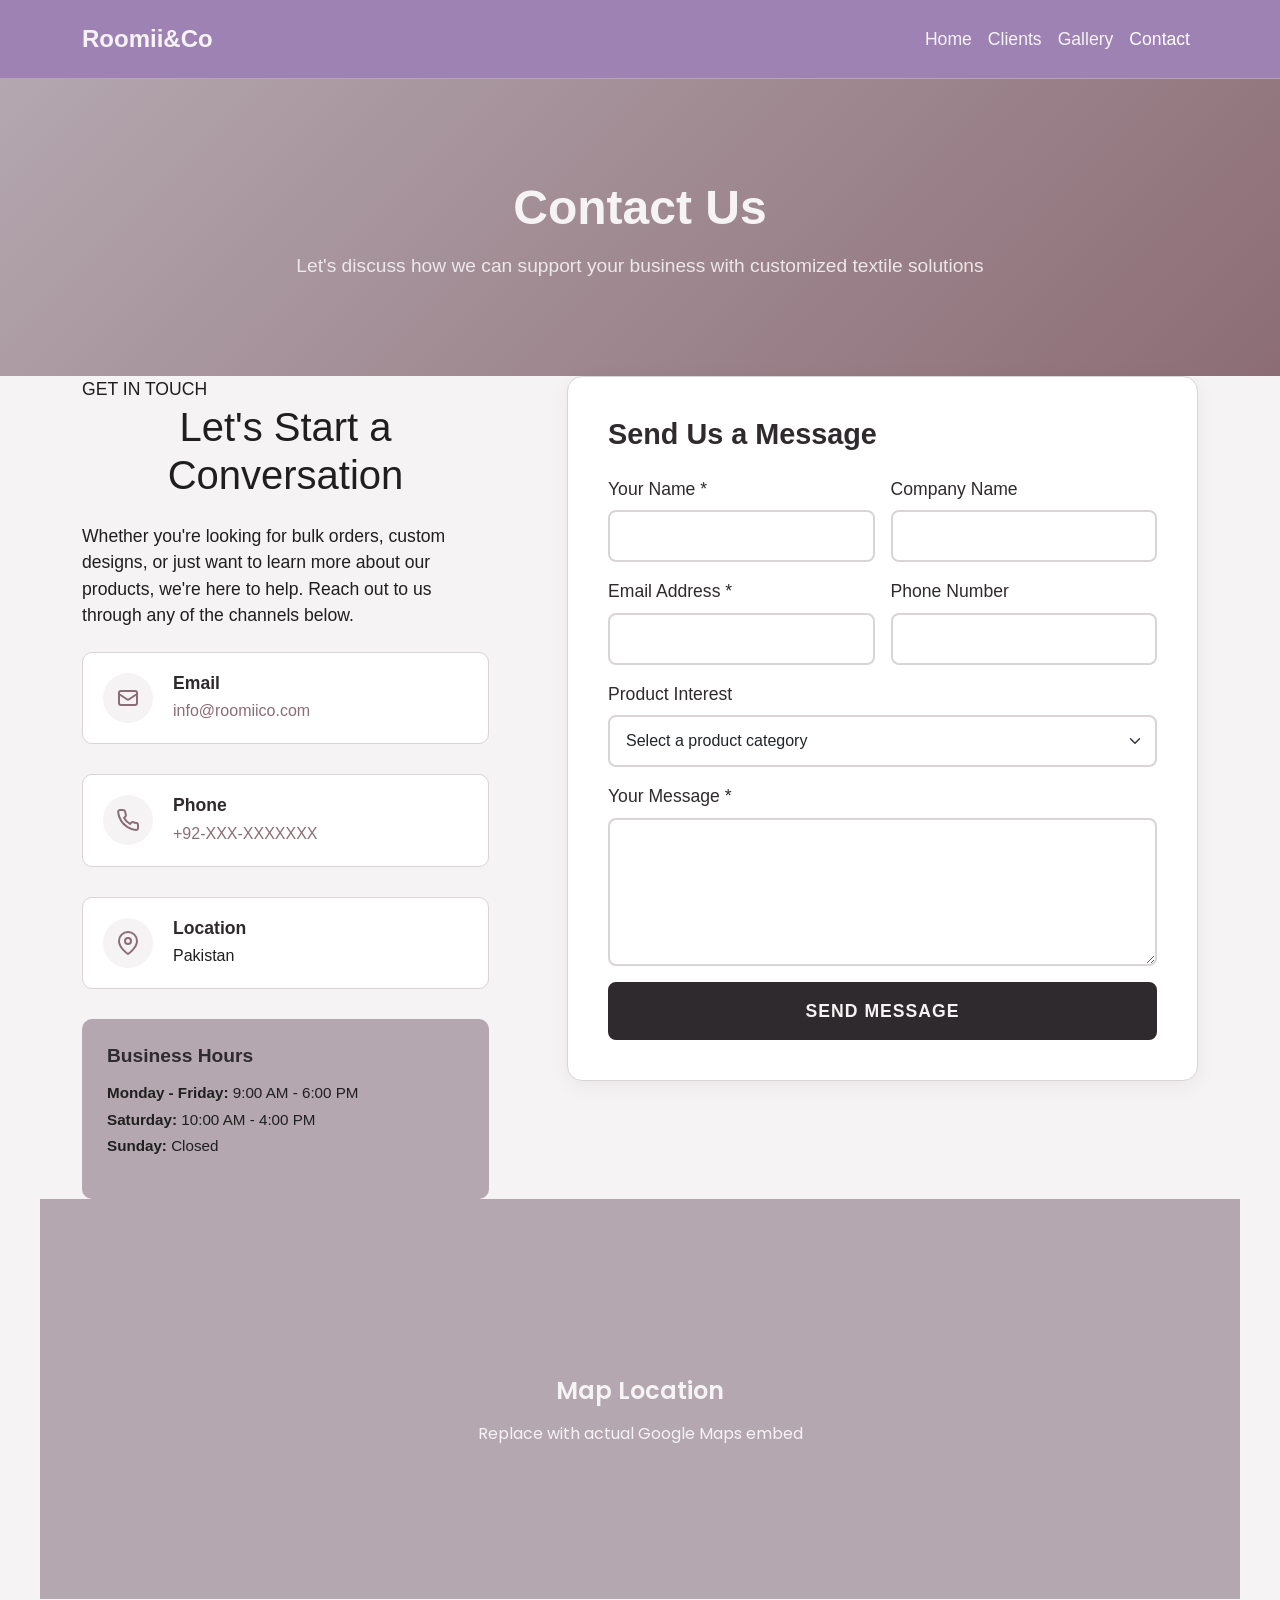
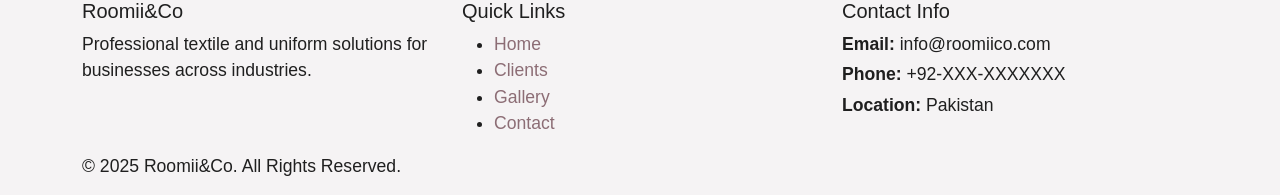
==== contact.html @ 4d5bc8ce "Updated website design with new colors and styling" ====
<!DOCTYPE html>
<html lang="en">
<head>
  <meta charset="UTF-8" />
  <title>Contact Us | Roomii & Co</title>
  <meta name="viewport" content="width=device-width, initial-scale=1" />

  <!-- Bootstrap -->
  <link href="https://cdn.jsdelivr.net/npm/bootstrap@5.3.3/dist/css/bootstrap.min.css" rel="stylesheet">

  <!-- Google Fonts -->
  <link rel="preconnect" href="https://fonts.googleapis.com">
  <link rel="preconnect" href="https://fonts.gstatic.com" crossorigin>
  <link href="https://fonts.googleapis.com/css2?family=Poppins:wght@300;400;500;600;700&display=swap" rel="stylesheet">

  <!-- Custom CSS - FIXED PATH -->
  <link rel="stylesheet" href="css/style.css">
  
  <style>
    .page-header {
      background: linear-gradient(135deg, #B4A7AF 0%, #8C6D75 100%);
      padding: 100px 0 80px;
      margin-bottom: 0;
    }

    .page-header-title {
      font-size: 3rem;
      font-weight: 700;
      color: #F5F3F4;
      margin-bottom: 15px;
    }

    .page-header-subtitle {
      font-size: 1.2rem;
      color: #F5F3F4;
      opacity: 0.9;
    }

    .contact-info-wrapper {
      padding-right: 30px;
    }

    .contact-info-item {
      display: flex;
      gap: 20px;
      margin-bottom: 30px;
      padding: 20px;
      background: #fff;
      border: 1px solid #D8D4D7;
      border-radius: 10px;
      transition: all 0.3s ease;
    }

    .contact-info-item:hover {
      transform: translateX(5px);
      border-color: #8C6D75;
      box-shadow: 0 5px 20px rgba(0, 0, 0, 0.1);
    }

    .contact-icon {
      flex-shrink: 0;
      width: 50px;
      height: 50px;
      background: #F5F3F4;
      border-radius: 50%;
      display: flex;
      align-items: center;
      justify-content: center;
    }

    .contact-info-item h5 {
      font-size: 1.1rem;
      font-weight: 600;
      color: #2F2A2D;
      margin-bottom: 5px;
    }

    .contact-info-item p {
      font-size: 1rem;
      color: #1F1F1F;
      margin: 0;
    }

    .contact-info-item a {
      color: #8C6D75;
      text-decoration: none;
    }

    .contact-info-item a:hover {
      color: #2F2A2D;
    }

    .contact-hours {
      background: #B4A7AF;
      padding: 25px;
      border-radius: 10px;
      margin-top: 20px;
    }

    .contact-hours h5 {
      font-size: 1.2rem;
      font-weight: 600;
      color: #2F2A2D;
      margin-bottom: 15px;
    }

    .contact-hours p {
      font-size: 0.95rem;
      color: #1F1F1F;
    }

    .contact-form-wrapper {
      background: #fff;
      border: 1px solid #D8D4D7;
      border-radius: 15px;
      padding: 40px;
      box-shadow: 0 5px 20px rgba(0, 0, 0, 0.05);
    }

    .contact-form-wrapper h3 {
      font-size: 1.8rem;
      font-weight: 600;
      color: #2F2A2D;
    }

    .form-label {
      font-weight: 500;
      color: #2F2A2D;
      margin-bottom: 8px;
    }

    .form-control-custom {
      border: 2px solid #D8D4D7;
      border-radius: 8px;
      padding: 12px 16px;
      font-size: 1rem;
      transition: all 0.3s ease;
    }

    .form-control-custom:focus {
      border-color: #8C6D75;
      box-shadow: 0 0 0 0.2rem rgba(140, 109, 117, 0.15);
    }

    .btn-contact {
      background: #2F2A2D;
      color: #F5F3F4;
      padding: 14px 40px;
      font-size: 1.1rem;
      font-weight: 600;
      border: 2px solid #2F2A2D;
      border-radius: 8px;
      transition: all 0.3s ease;
      text-transform: uppercase;
      letter-spacing: 1px;
    }

    .btn-contact:hover {
      background: #8C6D75;
      border-color: #8C6D75;
      color: #F5F3F4;
      transform: translateY(-2px);
      box-shadow: 0 5px 15px rgba(0, 0, 0, 0.2);
    }

    .map-section {
      margin-top: 0;
    }

    .map-placeholder {
      width: 100%;
    }

    @media (max-width: 991px) {
      .contact-info-wrapper {
        padding-right: 0;
        margin-bottom: 40px;
      }
    }

    @media (max-width: 767px) {
      .page-header-title {
        font-size: 2rem;
      }
      
      .page-header-subtitle {
        font-size: 1rem;
      }
      
      .contact-form-wrapper {
        padding: 30px 20px;
      }
      
      .contact-hours {
        padding: 20px;
      }
    }
  </style>
</head>

<body>

<!-- NAVBAR -->
<nav class="navbar navbar-expand-lg navbar-dark sticky-top">
  <div class="container">
    <a class="navbar-brand" href="index.html">
      <span class="brand-name">Roomii&Co</span>
    </a>
    <button class="navbar-toggler" type="button" data-bs-toggle="collapse" data-bs-target="#navbarNav" aria-controls="navbarNav" aria-expanded="false" aria-label="Toggle navigation">
      <span class="navbar-toggler-icon"></span>
    </button>
    <div class="collapse navbar-collapse" id="navbarNav">
      <ul class="navbar-nav ms-auto">
        <li class="nav-item">
          <a class="nav-link" href="index.html">Home</a>
        </li>
        <li class="nav-item">
          <a class="nav-link" href="clients.html">Clients</a>
        </li>
        <li class="nav-item">
          <a class="nav-link" href="gallery.html">Gallery</a>
        </li>
        <li class="nav-item">
          <a class="nav-link active" href="contact.html">Contact</a>
        </li>
      </ul>
    </div>
  </div>
</nav>

<!-- PAGE HEADER -->
<section class="page-header">
  <div class="container text-center">
    <h1 class="page-header-title">Contact Us</h1>
    <p class="page-header-subtitle">Let's discuss how we can support your business with customized textile solutions</p>
  </div>
</section>

<!-- CONTACT SECTION -->
<section class="contact-section">
  <div class="container">
    <div class="row g-5">
      
      <!-- Contact Information -->
      <div class="col-lg-5">
        <div class="contact-info-wrapper">
          <span class="section-tag">GET IN TOUCH</span>
          <h2 class="section-title mb-4">Let's Start a Conversation</h2>
          <p class="section-text mb-4">
            Whether you're looking for bulk orders, custom designs, or just want to learn more about our products, 
            we're here to help. Reach out to us through any of the channels below.
          </p>
          
          <div class="contact-info-item">
            <div class="contact-icon">
              <svg width="24" height="24" viewBox="0 0 24 24" fill="none" stroke="#8C6D75" stroke-width="2">
                <path d="M3 8l7.89 5.26a2 2 0 002.22 0L21 8M5 19h14a2 2 0 002-2V7a2 2 0 00-2-2H5a2 2 0 00-2 2v10a2 2 0 002 2z"/>
              </svg>
            </div>
            <div>
              <h5>Email</h5>
              <p><a href="mailto:info@roomiico.com">info@roomiico.com</a></p>
            </div>
          </div>

          <div class="contact-info-item">
            <div class="contact-icon">
              <svg width="24" height="24" viewBox="0 0 24 24" fill="none" stroke="#8C6D75" stroke-width="2">
                <path d="M22 16.92v3a2 2 0 01-2.18 2 19.79 19.79 0 01-8.63-3.07 19.5 19.5 0 01-6-6 19.79 19.79 0 01-3.07-8.67A2 2 0 014.11 2h3a2 2 0 012 1.72 12.84 12.84 0 00.7 2.81 2 2 0 01-.45 2.11L8.09 9.91a16 16 0 006 6l1.27-1.27a2 2 0 012.11-.45 12.84 12.84 0 002.81.7A2 2 0 0122 16.92z"/>
              </svg>
            </div>
            <div>
              <h5>Phone</h5>
              <p><a href="tel:+92-XXX-XXXXXXX">+92-XXX-XXXXXXX</a></p>
            </div>
          </div>

          <div class="contact-info-item">
            <div class="contact-icon">
              <svg width="24" height="24" viewBox="0 0 24 24" fill="none" stroke="#8C6D75" stroke-width="2">
                <path d="M21 10c0 7-9 13-9 13s-9-6-9-13a9 9 0 0118 0z"/>
                <circle cx="12" cy="10" r="3"/>
              </svg>
            </div>
            <div>
              <h5>Location</h5>
              <p>Pakistan</p>
            </div>
          </div>

          <div class="contact-hours">
            <h5>Business Hours</h5>
            <p class="mb-1"><strong>Monday - Friday:</strong> 9:00 AM - 6:00 PM</p>
            <p class="mb-1"><strong>Saturday:</strong> 10:00 AM - 4:00 PM</p>
            <p><strong>Sunday:</strong> Closed</p>
          </div>

        </div>
      </div>

      <!-- Contact Form -->
      <div class="col-lg-7">
        <div class="contact-form-wrapper">
          <h3 class="mb-4">Send Us a Message</h3>
          <form class="contact-form">
            <div class="row g-3">
              <div class="col-md-6">
                <label for="name" class="form-label">Your Name *</label>
                <input type="text" class="form-control form-control-custom" id="name" required>
              </div>
              <div class="col-md-6">
                <label for="company" class="form-label">Company Name</label>
                <input type="text" class="form-control form-control-custom" id="company">
              </div>
              <div class="col-md-6">
                <label for="email" class="form-label">Email Address *</label>
                <input type="email" class="form-control form-control-custom" id="email" required>
              </div>
              <div class="col-md-6">
                <label for="phone" class="form-label">Phone Number</label>
                <input type="tel" class="form-control form-control-custom" id="phone">
              </div>
              <div class="col-12">
                <label for="product" class="form-label">Product Interest</label>
                <select class="form-select form-control-custom" id="product">
                  <option selected>Select a product category</option>
                  <option value="uniforms">Customized Uniforms</option>
                  <option value="bedding">Beddings</option>
                  <option value="towels">Towels</option>
                  <option value="blankets">Blankets</option>
                  <option value="sweatshirts">Sweatshirts & Hoodies</option>
                  <option value="denim">Denim Apparel</option>
                  <option value="other">Other</option>
                </select>
              </div>
              <div class="col-12">
                <label for="message" class="form-label">Your Message *</label>
                <textarea class="form-control form-control-custom" id="message" rows="5" required></textarea>
              </div>
              <div class="col-12">
                <button type="submit" class="btn btn-contact w-100">Send Message</button>
              </div>
            </div>
          </form>
        </div>
      </div>

    </div>
  </div>
</section>

<!-- MAP SECTION (Placeholder) -->
<section class="map-section">
  <div class="map-placeholder">
    <svg width="100%" height="400" viewBox="0 0 1200 400">
      <rect width="1200" height="400" fill="#B4A7AF"/>
      <text x="50%" y="50%" text-anchor="middle" fill="#F5F3F4" font-size="24" font-family="Poppins" font-weight="600">Map Location</text>
      <text x="50%" y="60%" text-anchor="middle" fill="#F5F3F4" font-size="16" font-family="Poppins">Replace with actual Google Maps embed</text>
    </svg>
  </div>
</section>

<!-- FOOTER -->
<footer class="footer">
  <div class="container">
    <div class="row">
      <div class="col-md-4 mb-4 mb-md-0">
        <h5 class="footer-title">Roomii&Co</h5>
        <p class="footer-text">Professional textile and uniform solutions for businesses across industries.</p>
      </div>
      <div class="col-md-4 mb-4 mb-md-0">
        <h5 class="footer-title">Quick Links</h5>
        <ul class="footer-links">
          <li><a href="index.html">Home</a></li>
          <li><a href="clients.html">Clients</a></li>
          <li><a href="gallery.html">Gallery</a></li>
          <li><a href="contact.html">Contact</a></li>
        </ul>
      </div>
      <div class="col-md-4">
        <h5 class="footer-title">Contact Info</h5>
        <p class="footer-text mb-1"><strong>Email:</strong> info@roomiico.com</p>
        <p class="footer-text mb-1"><strong>Phone:</strong> +92-XXX-XXXXXXX</p>
        <p class="footer-text"><strong>Location:</strong> Pakistan</p>
      </div>
    </div>
    <div class="footer-bottom">
      <p>&copy; 2025 Roomii&Co. All Rights Reserved.</p>
    </div>
  </div>
</footer>

<script src="https://cdn.jsdelivr.net/npm/bootstrap@5.3.3/dist/js/bootstrap.bundle.min.js"></script>

<script>
// Form submission handler
document.querySelector('.contact-form').addEventListener('submit', function(e) {
  e.preventDefault();
  
  // Get form values
  const name = document.getElementById('name').value;
  const email = document.getElementById('email').value;
  const message = document.getElementById('message').value;
  
  // Simple validation
  if (name && email && message) {
    alert('Thank you for your message! We will get back to you soon.');
    this.reset();
  }
});
</script>

</body>
</html>
---- css/style.css ----
body {
  font-family: "Inter", sans-serif;
  color: #1F1F1F;
  background: #F5F3F4;
  font-size: 1.1rem;
}

a {
  text-decoration: none;
  color: #8C6D75;
}

.navbar {
  border-bottom: 1px solid #B4A7AF;
  background: #9f82b4;
  color: #F5F3F4;
  padding: 1rem 0;
}

.navbar-brand {
  font-size: 1.5rem;
  font-weight: bold;
}

.navbar a {
  color: #F5F3F4;
}

.nav-link {
  font-size: 1.1rem;
}

.hero-slide {
  height: 90vh;
  display: flex;
  flex-direction: column;
  justify-content: center;
  align-items: center;
  background: #B4A7AF;
  text-align: center;
  padding: 40px 40px 40px 200px;
}

.hero-slide h1 {
  font-size: 3rem;
  font-weight: 600;
  color: #1F1F1F;
}

.hero-slide p {
  font-size: 1.2rem;
  color: #1F1F1F;
  max-width: 600px;
}

.section {
  padding: 80px 0;
}

.section-title {
  font-size: 2.5rem;
  text-align: center;
  margin-bottom: 40px;
}

/* Mobile responsiveness */
@media (max-width: 768px) {
  .hero-slide {
    padding: 40px 20px 40px 100px;
  }
  .hero-slide h1 {
    font-size: 2rem;
  }
  .hero-slide p {
    font-size: 1rem;
  }
  .section-title {
    font-size: 2rem;
  }
  .navbar-brand {
    font-size: 1.25rem;
  }
  .nav-link {
    font-size: 1rem;
  }
}
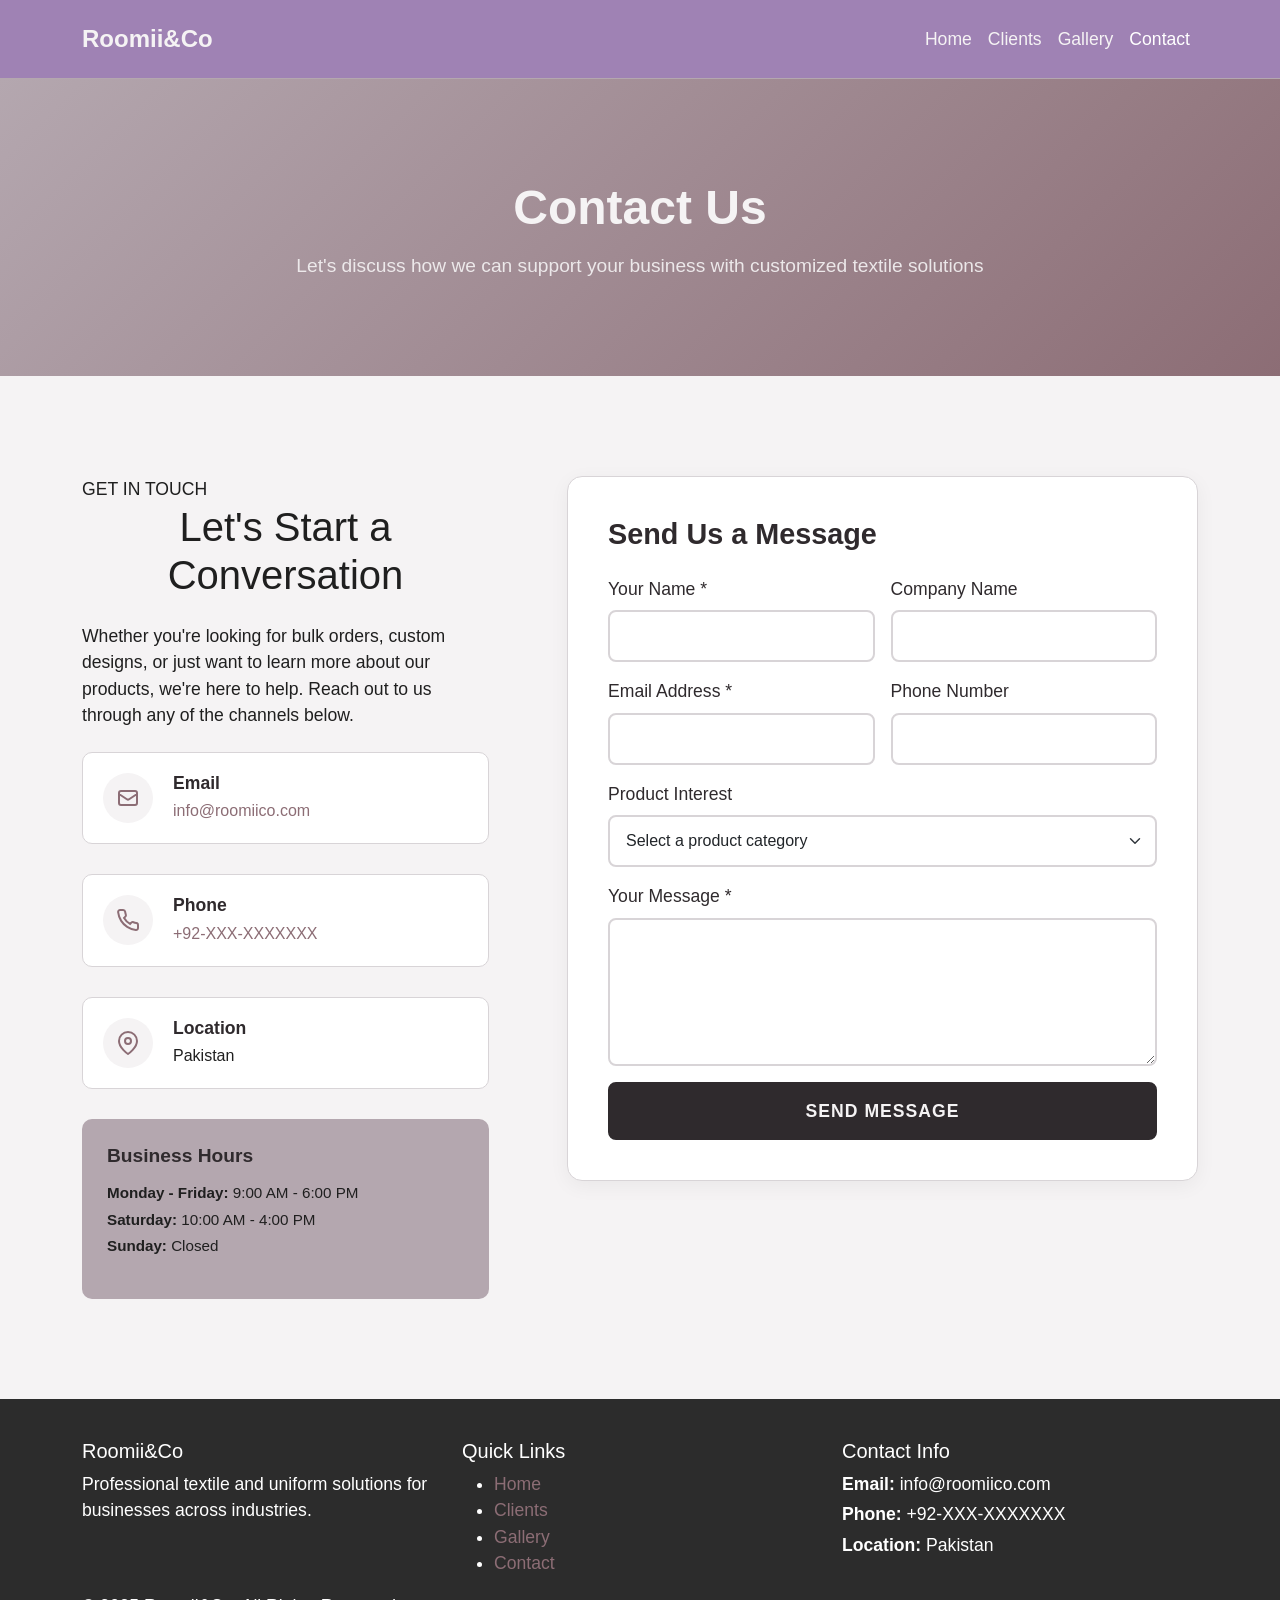
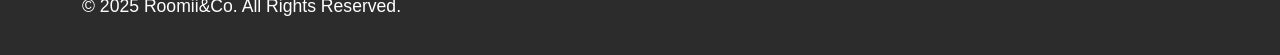
==== commit feb0517a: "Finalized..Need to Populate" ====
--- a/contact.html
+++ b/contact.html
@@ -20,7 +20,7 @@
     .page-header {
       background: linear-gradient(135deg, #B4A7AF 0%, #8C6D75 100%);
       padding: 100px 0 80px;
-      margin-bottom: 0;
+      margin-bottom: 100px;
     }
 
     .page-header-title {
@@ -34,6 +34,10 @@
       font-size: 1.2rem;
       color: #F5F3F4;
       opacity: 0.9;
+    }
+
+    .contact-section {
+      margin-bottom: 100px;
     }
 
     .contact-info-wrapper {
@@ -161,14 +165,6 @@
       color: #F5F3F4;
       transform: translateY(-2px);
       box-shadow: 0 5px 15px rgba(0, 0, 0, 0.2);
-    }
-
-    .map-section {
-      margin-top: 0;
-    }
-
-    .map-placeholder {
-      width: 100%;
     }
 
     @media (max-width: 991px) {
@@ -349,17 +345,6 @@
   </div>
 </section>
 
-<!-- MAP SECTION (Placeholder) -->
-<section class="map-section">
-  <div class="map-placeholder">
-    <svg width="100%" height="400" viewBox="0 0 1200 400">
-      <rect width="1200" height="400" fill="#B4A7AF"/>
-      <text x="50%" y="50%" text-anchor="middle" fill="#F5F3F4" font-size="24" font-family="Poppins" font-weight="600">Map Location</text>
-      <text x="50%" y="60%" text-anchor="middle" fill="#F5F3F4" font-size="16" font-family="Poppins">Replace with actual Google Maps embed</text>
-    </svg>
-  </div>
-</section>
-
 <!-- FOOTER -->
 <footer class="footer">
   <div class="container">
--- a/css/style.css
+++ b/css/style.css
@@ -38,23 +38,129 @@
   align-items: center;
   background: #B4A7AF;
   text-align: center;
-  padding: 40px 40px 40px 200px;
+  padding: 40px;
+}
+
+.hero-content {
+  max-width: 600px;
+  margin: 0 auto;
+}
+
+.hero-section {
+  margin-bottom: 120px;
 }
 
 .hero-slide h1 {
   font-size: 3rem;
-  font-weight: 600;
-  color: #1F1F1F;
+  font-weight: bold;
+  color: #ffffff;
+  padding: 15px 25px;
+  background-color: #9f82b4;
+  border-radius: 8px;
+  display: inline-block;
+}
+
+.swiper-slide:nth-child(2) .hero-title {
+  background-color: #9f82b4;
+}
+
+.swiper-slide:nth-child(3) .hero-title {
+  background-color: #9f82b4;
 }
 
 .hero-slide p {
   font-size: 1.2rem;
-  color: #1F1F1F;
+  color: #000000;
   max-width: 600px;
+  font-weight: bold;
+}
+
+.btn-hero {
+  background-color: #333333;
+  color: #ffffff;
+  font-weight: bold;
+  border: none;
+  padding: 12px 24px;
+  border-radius: 5px;
+}
+
+.btn-cta {
+  background-color: #333333;
+  color: #ffffff;
+  font-weight: bold;
+  border: none;
+  padding: 12px 24px;
+  border-radius: 5px;
+}
+
+.cta-section {
+  padding: 80px 0;
+  margin-bottom: 120px;
+}
+
+.footer {
+  background-color: #2c2c2c;
+  color: #ffffff;
+  padding: 40px 0 20px;
+}
+
+.stats-wrapper {
+  display: flex;
+  gap: 30px;
+  flex-wrap: wrap;
+}
+
+.stat-item {
+  background-color: #B4A7AF;
+  padding: 30px 20px;
+  border-radius: 10px;
+  text-align: center;
+  flex: 1;
+  min-width: 150px;
+  opacity: 0;
+  transform: translateY(50px);
+  animation: slideUp 0.8s ease-out forwards;
+}
+
+.stat-item:nth-child(1) {
+  animation-delay: 0.2s;
+}
+
+.stat-item:nth-child(2) {
+  animation-delay: 0.4s;
+}
+
+.stat-item:nth-child(3) {
+  animation-delay: 0.6s;
+}
+
+.stat-number {
+  font-size: 2.5rem;
+  font-weight: bold;
+  color: #000000;
+  margin-bottom: 10px;
+}
+
+.stat-label {
+  font-size: 1rem;
+  color: #000000;
+  font-weight: 600;
+  margin: 0;
+}
+
+@keyframes slideUp {
+  to {
+    opacity: 1;
+    transform: translateY(0);
+  }
 }
 
 .section {
   padding: 80px 0;
+}
+
+.section-padding {
+  margin-bottom: 120px;
 }
 
 .section-title {
@@ -66,7 +172,7 @@
 /* Mobile responsiveness */
 @media (max-width: 768px) {
   .hero-slide {
-    padding: 40px 20px 40px 100px;
+    padding: 40px 20px;
   }
   .hero-slide h1 {
     font-size: 2rem;
@@ -83,4 +189,14 @@
   .nav-link {
     font-size: 1rem;
   }
-}
+  .stats-wrapper {
+    flex-direction: column;
+    gap: 20px;
+  }
+  .stat-item {
+    min-width: auto;
+  }
+  .stat-number {
+    font-size: 2rem;
+  }
+}
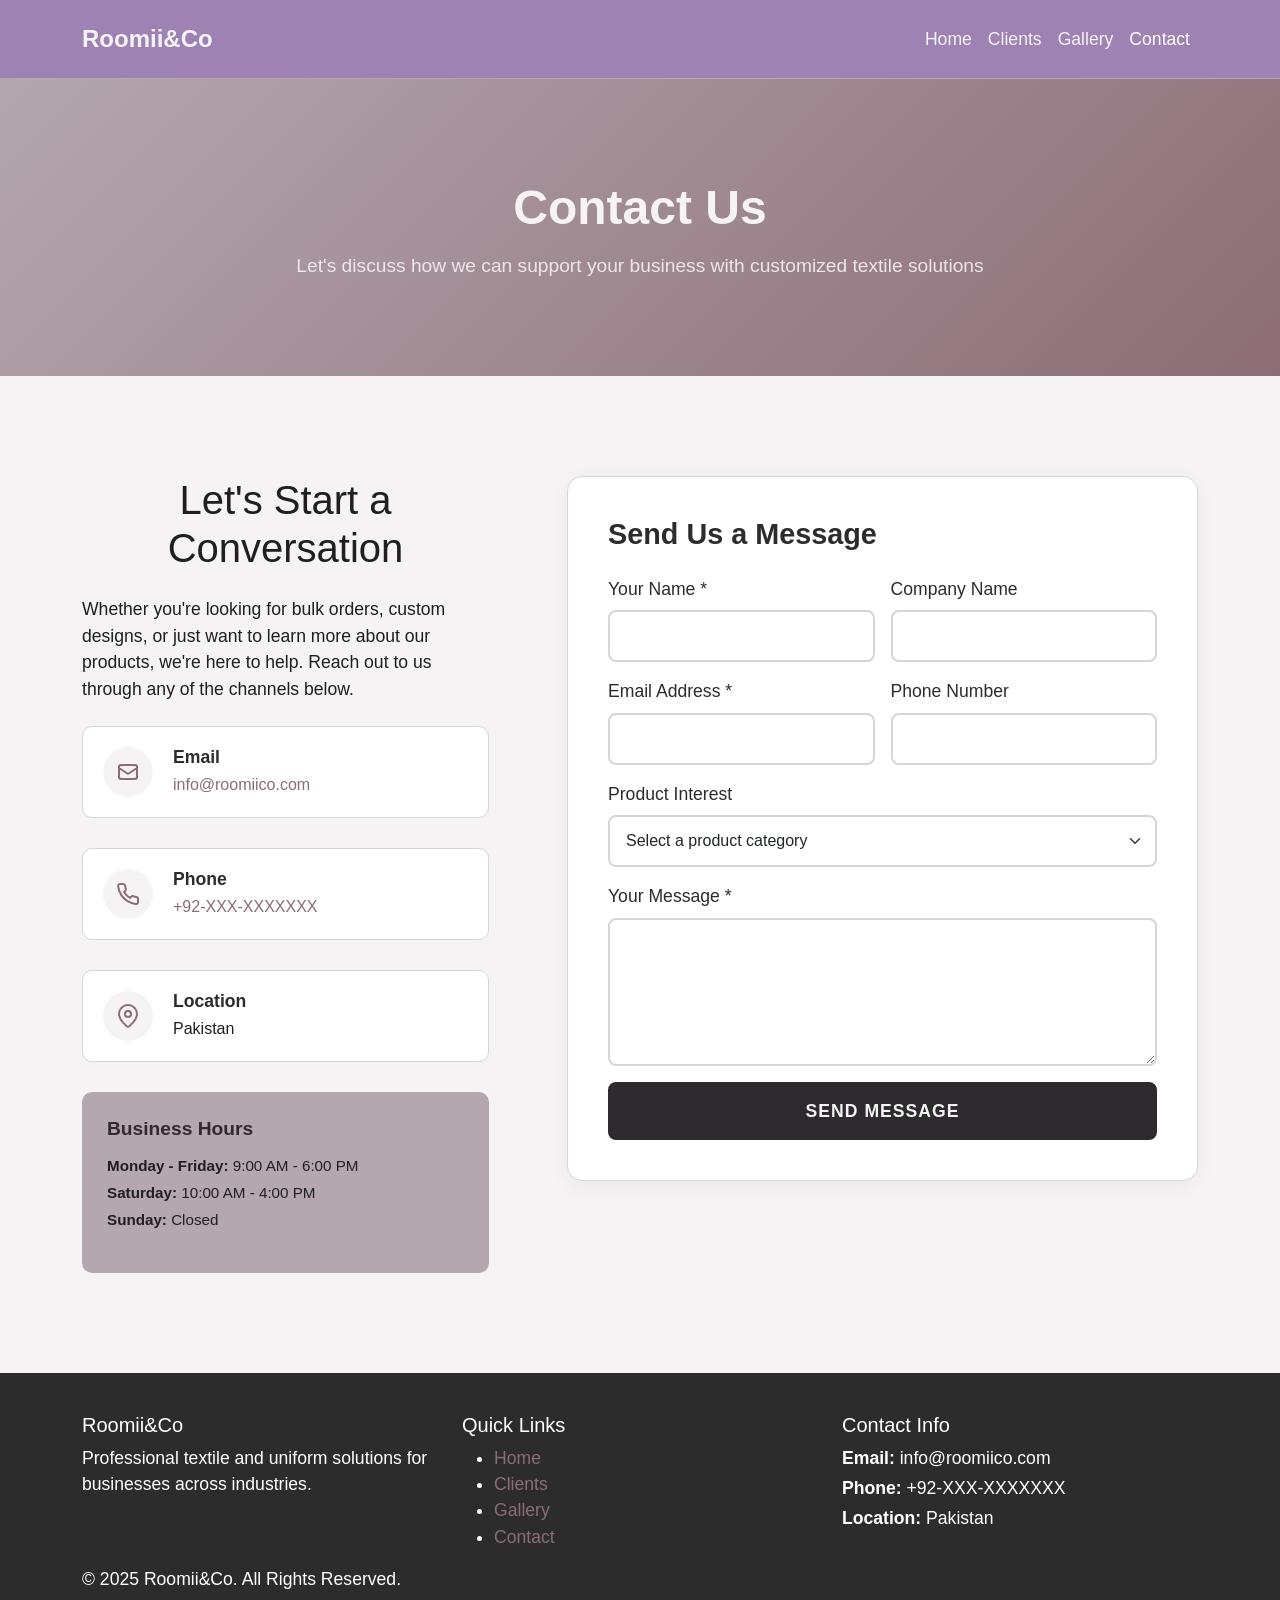
==== commit c8c0f137: "Finalized..Need to Populat" ====
--- a/contact.html
+++ b/contact.html
@@ -240,7 +240,7 @@
       <!-- Contact Information -->
       <div class="col-lg-5">
         <div class="contact-info-wrapper">
-          <span class="section-tag">GET IN TOUCH</span>
+          <!-- <span class="section-tag">GET IN TOUCH</span> -->
           <h2 class="section-title mb-4">Let's Start a Conversation</h2>
           <p class="section-text mb-4">
             Whether you're looking for bulk orders, custom designs, or just want to learn more about our products, 
